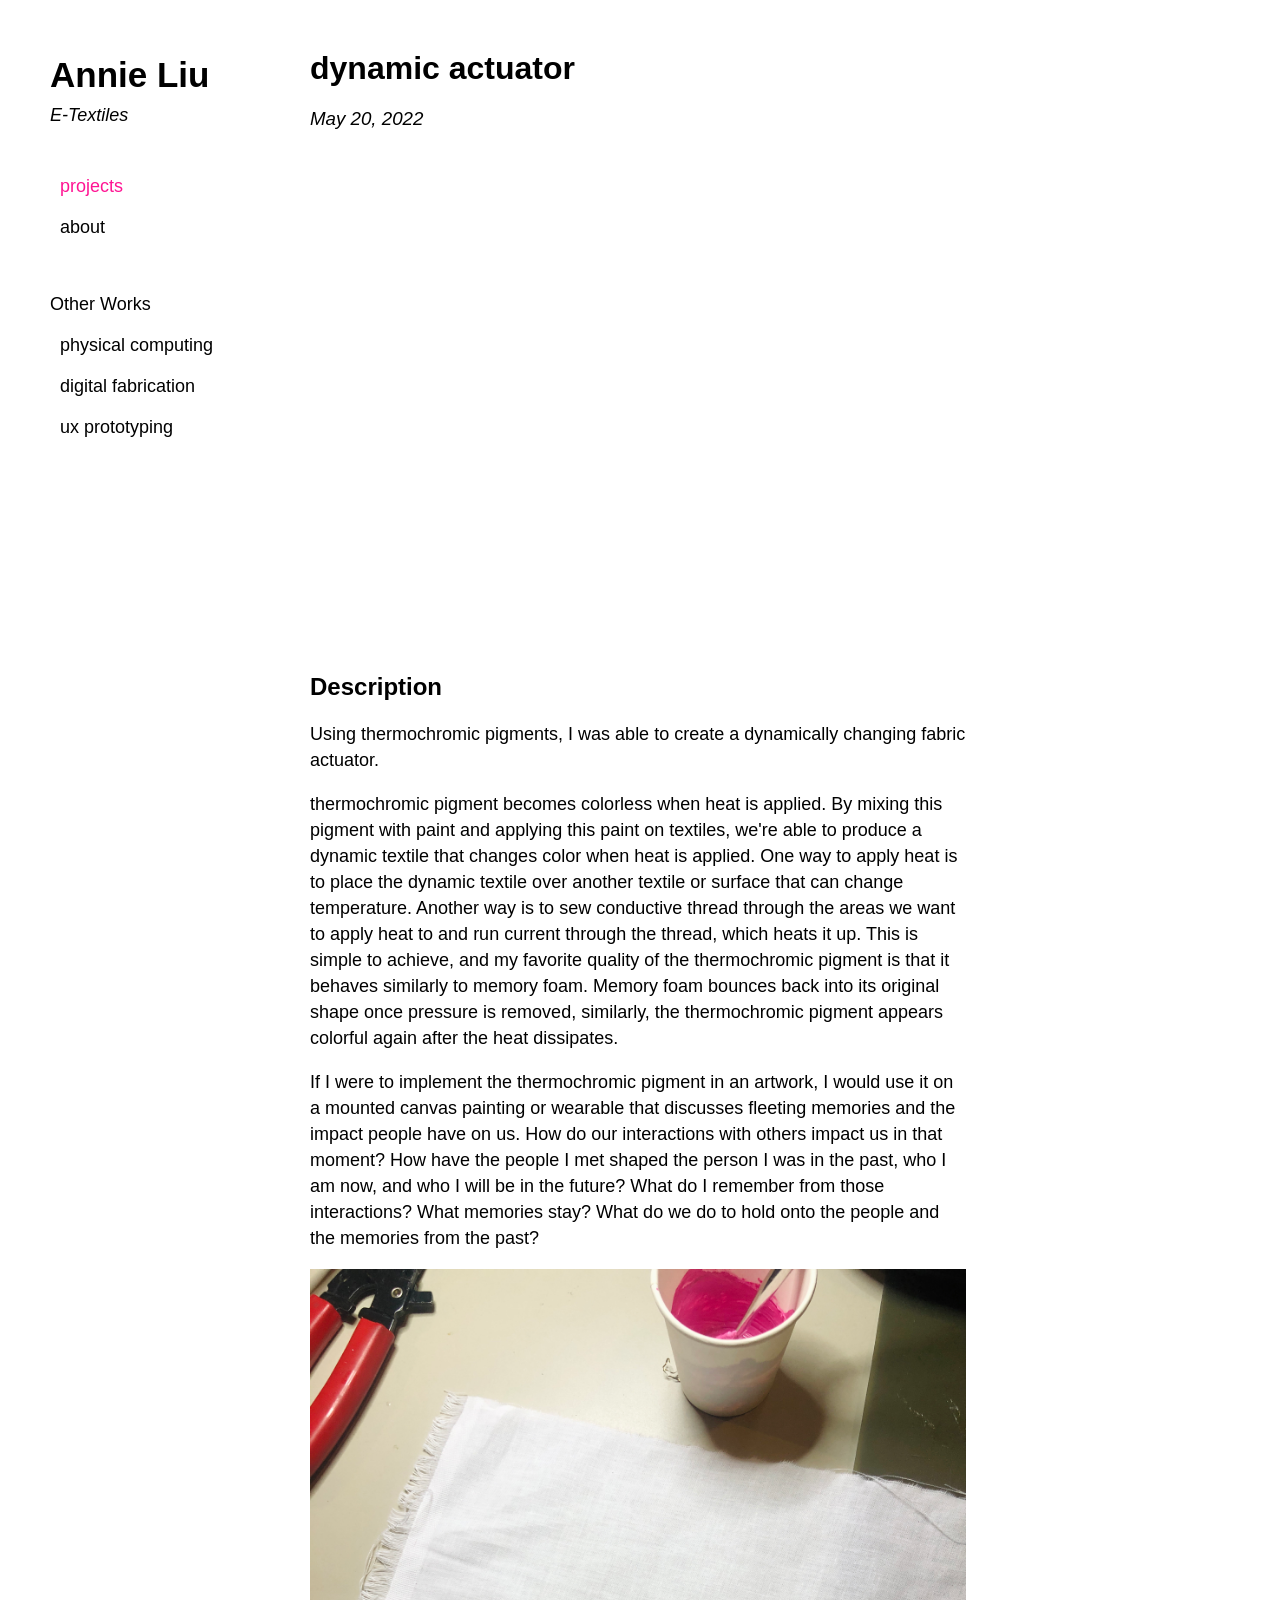
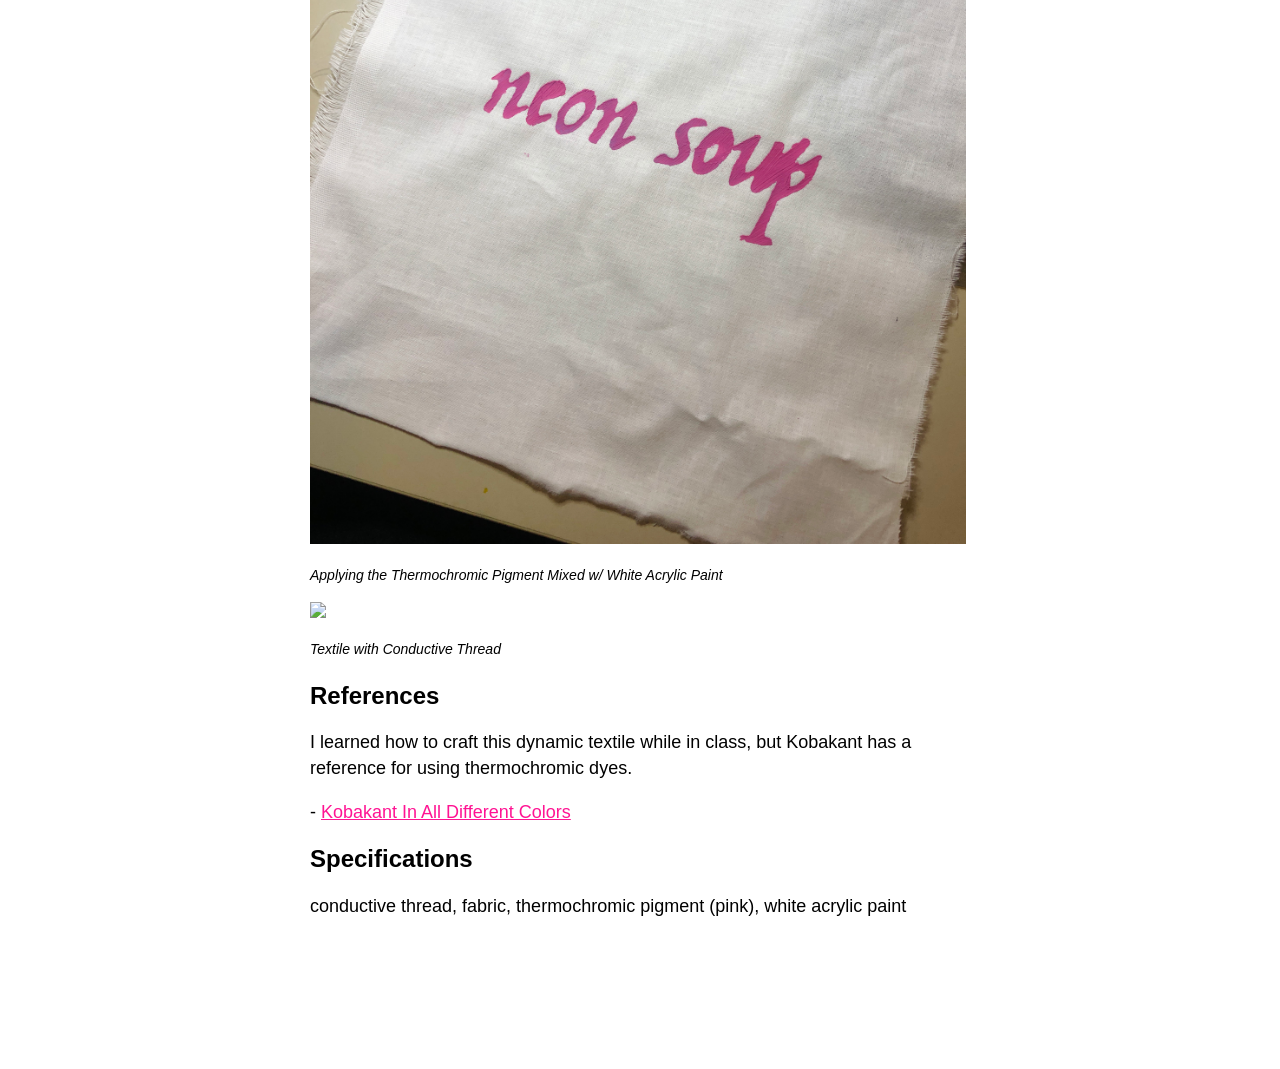
==== dynamic_actuator.html @ 25241253 "dynmaic textile" ====
<!DOCTYPE html>
<html>

<head>
    <meta charset="utf-8">
    <meta name="viewport" content="width=device-width, initial-scale=1.0">
    <link href="style.css" media="screen" rel="stylesheet" type="text/css" />
    <link rel="stylesheet" href="https://use.typekit.net/upt8ghq.css">
    <title>dynamic actuator</title>
</head>

<body>

    <div class="sidebar">
        <b>Annie Liu</b>
        <c>E-Textiles</c>
        <a class="active" href="index.html">projects</a>
        <a href="about.html">about</a>
        <br>
        <br>
        <d>Other Works</d>
        <a href="https://liuannie.github.io/">physical computing</a>
        <a href="https://liuannie.github.io/hcde533/">digital fabrication</a>
        <a href="https://liuannie.github.io/hcde451/">ux prototyping</a>
    </div>

    <div class="content" style="padding-left: 20px">
        <h1 style="padding-top: 10px">dynamic actuator</h1>
        <h3 style="font-style: italic; font-weight: lighter;">May 20, 2022</h3> <!-- DATE POSTED-->
        <iframe width="80%" height="500px" src="https://youtu.be/-s6qBpg8yvM" title="YouTube video player" frameborder="0" allow="accelerometer; autoplay; clipboard-write; encrypted-media; gyroscope; picture-in-picture" allowfullscreen></iframe>

        <h2>Description</h2>
        <p style="width: 80%">
            Using thermochromic pigments, I was able to create a dynamically changing fabric actuator.
        
        </p>

        <p style="width: 80%">
            thermochromic pigment becomes colorless when heat is applied. By mixing this pigment with paint and applying this 
            paint on textiles, we're able to produce a dynamic textile that changes color when heat is applied. One way to apply heat is to place 
            the dynamic textile over another textile or surface that can change temperature. Another way is to sew conductive thread through 
            the areas we want to apply heat to and run current through the thread, which heats it up. This is simple to achieve, and 
            my favorite quality of the thermochromic pigment is that it behaves similarly to memory foam. Memory foam bounces back into its 
            original shape once pressure is removed, similarly, the thermochromic pigment appears colorful again after the heat dissipates. 
        </p>

        <p style="width: 80%">
            If I were to implement the thermochromic pigment in an artwork, I would use it on a mounted canvas painting or wearable that discusses 
            fleeting memories and the impact people have on us. How do our interactions with others impact us in that moment? How have the people I met shaped
            the person I was in the past, who I am now, and who I will be in the future? What do I remember from those interactions? What memories stay? What do 
            we do to hold onto the people and the memories from the past?
        </p>

        <img src="A4-Dynamic_Actuator/neon_soup_application.jpg" width=80%>
        <p style="width: 80%;font-style: italic; font-size: 14px"> <!-- CAPTION -->
            Applying the Thermochromic Pigment Mixed w/ White Acrylic Paint
        </p>

        <img src="A4-Dynamic_Actuator/neon_soup_thread.jpg" width=80%>
        <p style="width: 80%;font-style: italic; font-size: 14px"> <!-- CAPTION -->
            Textile with Conductive Thread
        </p>
 
        <h2>References</h2>
        <p style="width: 80%">
            I learned how to craft this dynamic textile while in class, but Kobakant has a reference for using thermochromic dyes.
        </p>

        <p style="width: 80%">
            - 
            <a target="_blank" href="https://www.kobakant.at/DIY/?p=6755" style="color: deeppink">
                Kobakant In All Different Colors
            </a>
            <br>
        </p>

        <h2>Specifications</h2>
        <p style="width: 80%">
            conductive thread, fabric, thermochromic pigment (pink), white acrylic paint
        </p>

    </div>


</body>

</html>
---- style.css ----
body {
    margin: 0;
    margin-top: 20px;
    font-family: Arboria, sans-serif;
}

.sidebar {
    margin: 0;
    padding: 0;
    padding-left: 10px;
    width: 260px;
    background-color: white;
    position: fixed;
    height: 100%;
    overflow: auto;
}

.sidebar a {
    display: block;
    margin-left: 40px;
    font-size: 18px;
    font-weight: 450;
    color: black;
    padding: 10px;
    text-decoration: none;
}

.sidebar a.active {
    color: deeppink;
}

.sidebar b {
    display: block;
    margin-top: 15px;
    margin-left: 40px;
    font-size: 35px;
    color: black;
    font-family: Arboria, sans-serif;
}

.sidebar c {
    display: block;
    font-size: 18px;
    font-family: Arboria, sans-serif;
    margin-left: 40px;
    margin-top: 10px;
    margin-bottom: 40px;
    font-style: italic;
}

.sidebar d {
    display: block;
    font-size: 18px;
    font-family: Arboria, sans-serif;
    margin-left: 40px;
    margin-top: 10px;
    margin-bottom: 10px;
    font-style: normal;
}

.sidebar a:hover:not(.active) {
    color: #adb5bd;
}

.assignment {
    font-size: 16px;
    font-family: Arboria, sans-serif;
    padding: 0 20px 0 20px;
    width: 800px;
    overflow: hidden;
    padding-bottom: 30px;
}

.assignment:hover {
    overflow: auto
}

.assignment a {
    color: #000;
    text-decoration: none;
}

.assignment a:hover {
    background: deeppink;
    color: deeppink;
    text-decoration: none;
}

.assignment img {
    width: 100%;
    height: 450px;
    object-fit: cover;
    padding-bottom: 5px;
}

img {
    object-fit: cover;
}

div.content {
    margin-top: 40px;
    margin-left: 290px;
    margin-right: 150px;
    margin-bottom: 150px;
    background-color: white;

}

table, th, td {
  border: 1px solid black;
  border-collapse: collapse;
}
th, td {
  padding: 15px;
}

@media screen and (max-width: 700px) {
    .sidebar {
        width: 100%;
        height: auto;
        position: relative;
    }

    .sidebar a {
        float: left;
    }

    div.content {
        margin-left: 0;
    }
}

@media screen and (max-width: 400px) {
    .sidebar a {
        text-align: center;
        float: none;
    }

    div.content {
        margin-right: 0;
    }
}


p {
    font-size: 18px;
    line-height: 26px;
}
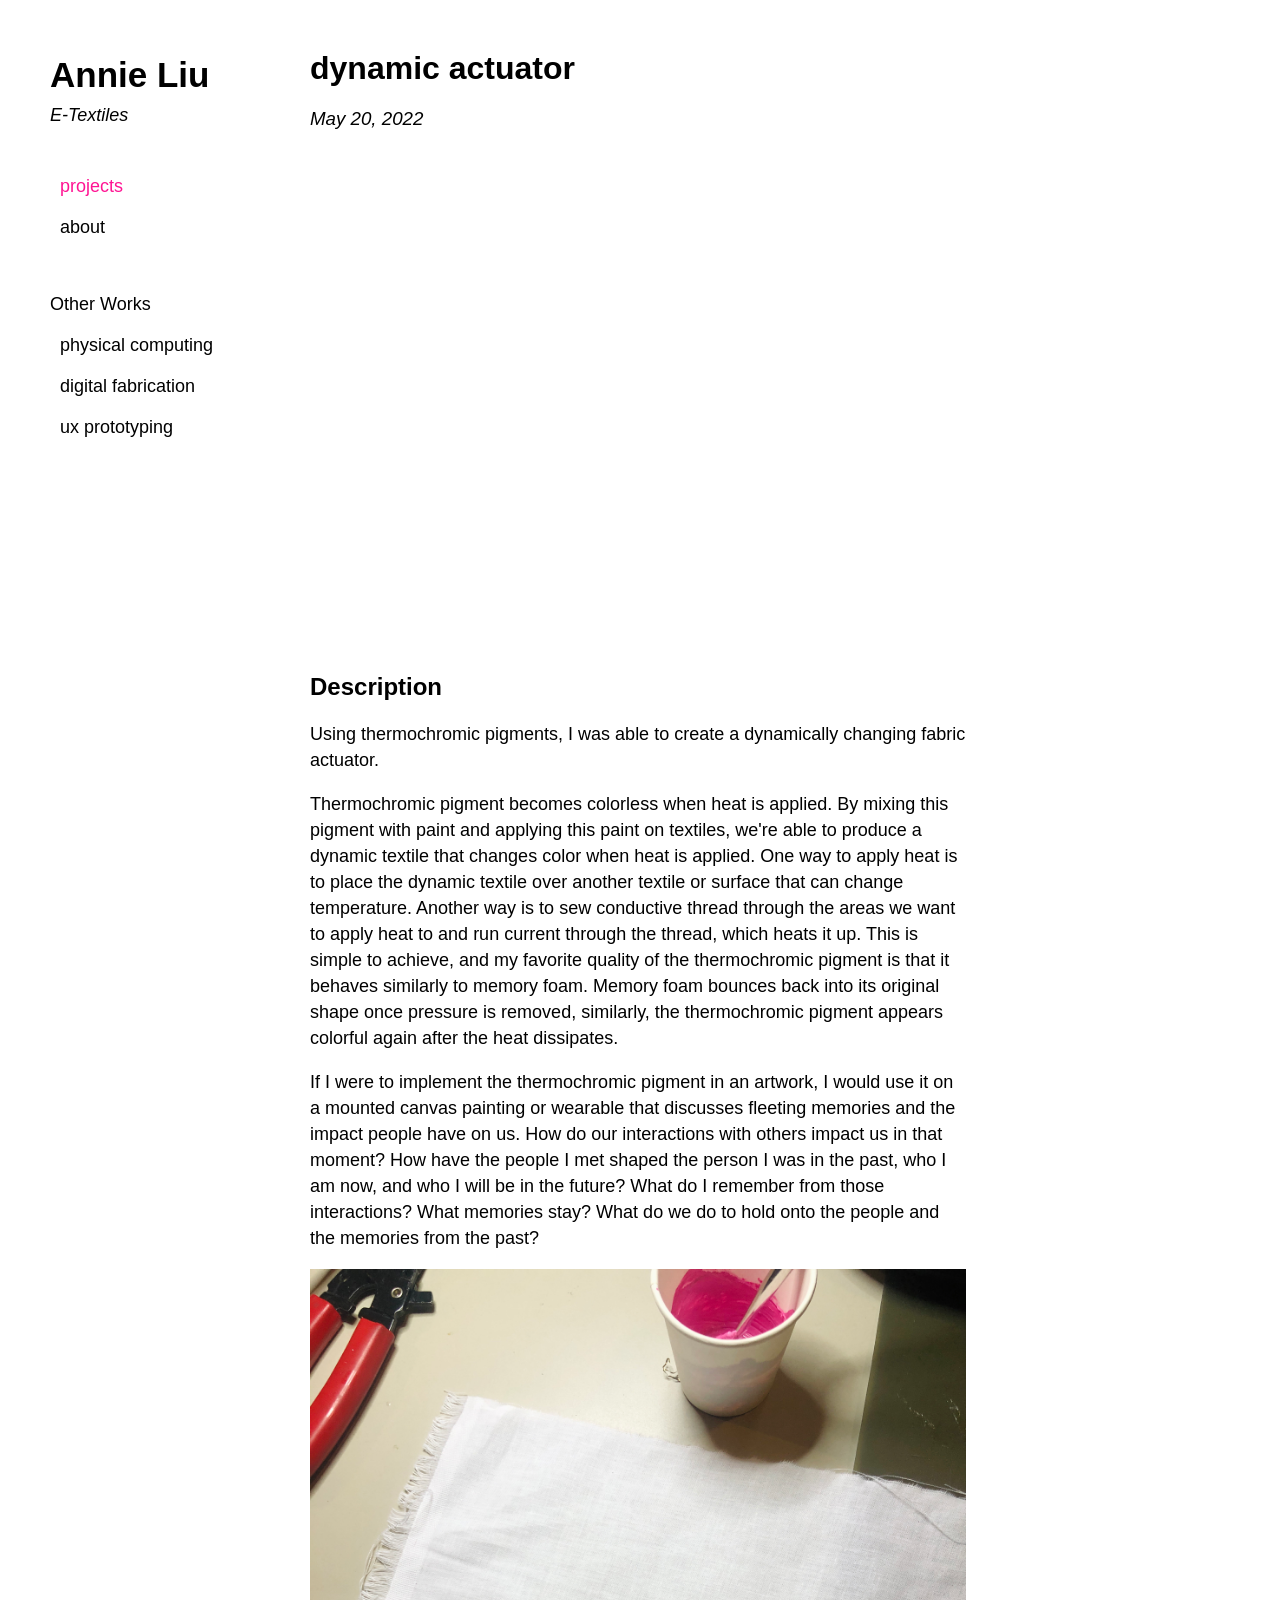
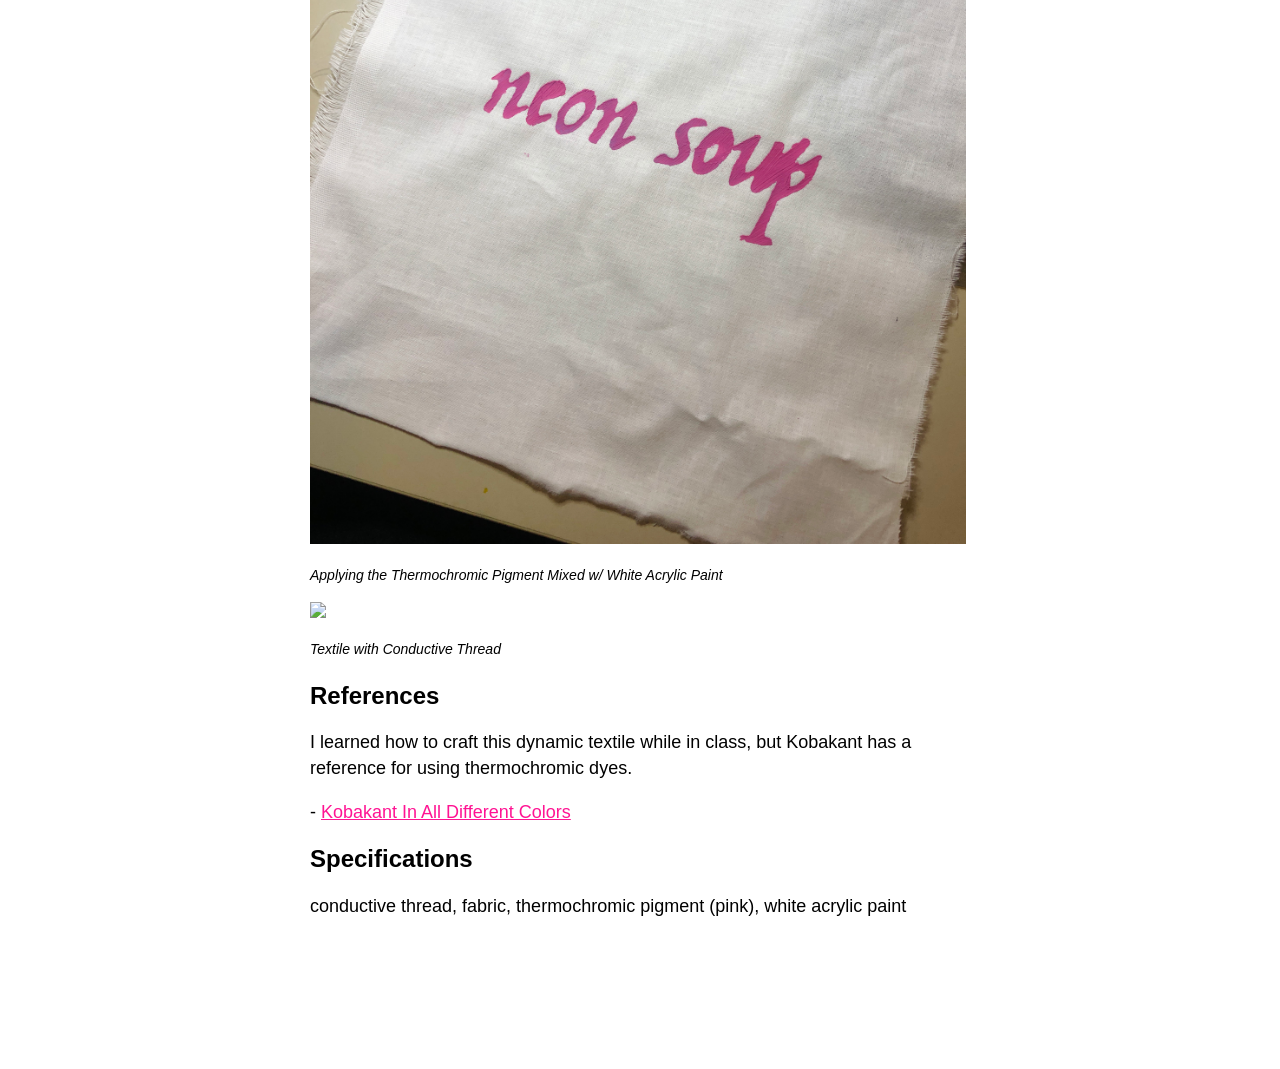
==== commit 64848ff7: "capital letter" ====
--- a/dynamic_actuator.html
+++ b/dynamic_actuator.html
@@ -27,47 +27,62 @@
     <div class="content" style="padding-left: 20px">
         <h1 style="padding-top: 10px">dynamic actuator</h1>
         <h3 style="font-style: italic; font-weight: lighter;">May 20, 2022</h3> <!-- DATE POSTED-->
-        <iframe width="80%" height="500px" src="https://youtu.be/-s6qBpg8yvM" title="YouTube video player" frameborder="0" allow="accelerometer; autoplay; clipboard-write; encrypted-media; gyroscope; picture-in-picture" allowfullscreen></iframe>
+        <iframe width="80%" height="500px" src="https://www.youtube.com/embed/-s6qBpg8yvM" title="YouTube video player"
+            frameborder="0"
+            allow="accelerometer; autoplay; clipboard-write; encrypted-media; gyroscope; picture-in-picture"
+            allowfullscreen></iframe>
 
         <h2>Description</h2>
         <p style="width: 80%">
             Using thermochromic pigments, I was able to create a dynamically changing fabric actuator.
-        
+
         </p>
 
         <p style="width: 80%">
-            thermochromic pigment becomes colorless when heat is applied. By mixing this pigment with paint and applying this 
-            paint on textiles, we're able to produce a dynamic textile that changes color when heat is applied. One way to apply heat is to place 
-            the dynamic textile over another textile or surface that can change temperature. Another way is to sew conductive thread through 
-            the areas we want to apply heat to and run current through the thread, which heats it up. This is simple to achieve, and 
-            my favorite quality of the thermochromic pigment is that it behaves similarly to memory foam. Memory foam bounces back into its 
-            original shape once pressure is removed, similarly, the thermochromic pigment appears colorful again after the heat dissipates. 
+            Thermochromic pigment becomes colorless when heat is applied. By mixing this pigment with paint and applying
+            this
+            paint on textiles, we're able to produce a dynamic textile that changes color when heat is applied. One way
+            to apply heat is to place
+            the dynamic textile over another textile or surface that can change temperature. Another way is to sew
+            conductive thread through
+            the areas we want to apply heat to and run current through the thread, which heats it up. This is simple to
+            achieve, and
+            my favorite quality of the thermochromic pigment is that it behaves similarly to memory foam. Memory foam
+            bounces back into its
+            original shape once pressure is removed, similarly, the thermochromic pigment appears colorful again after
+            the heat dissipates.
         </p>
 
         <p style="width: 80%">
-            If I were to implement the thermochromic pigment in an artwork, I would use it on a mounted canvas painting or wearable that discusses 
-            fleeting memories and the impact people have on us. How do our interactions with others impact us in that moment? How have the people I met shaped
-            the person I was in the past, who I am now, and who I will be in the future? What do I remember from those interactions? What memories stay? What do 
+            If I were to implement the thermochromic pigment in an artwork, I would use it on a mounted canvas painting
+            or wearable that discusses
+            fleeting memories and the impact people have on us. How do our interactions with others impact us in that
+            moment? How have the people I met shaped
+            the person I was in the past, who I am now, and who I will be in the future? What do I remember from those
+            interactions? What memories stay? What do
             we do to hold onto the people and the memories from the past?
         </p>
 
         <img src="A4-Dynamic_Actuator/neon_soup_application.jpg" width=80%>
-        <p style="width: 80%;font-style: italic; font-size: 14px"> <!-- CAPTION -->
+        <p style="width: 80%;font-style: italic; font-size: 14px">
+            <!-- CAPTION -->
             Applying the Thermochromic Pigment Mixed w/ White Acrylic Paint
         </p>
 
         <img src="A4-Dynamic_Actuator/neon_soup_thread.jpg" width=80%>
-        <p style="width: 80%;font-style: italic; font-size: 14px"> <!-- CAPTION -->
+        <p style="width: 80%;font-style: italic; font-size: 14px">
+            <!-- CAPTION -->
             Textile with Conductive Thread
         </p>
- 
+
         <h2>References</h2>
         <p style="width: 80%">
-            I learned how to craft this dynamic textile while in class, but Kobakant has a reference for using thermochromic dyes.
+            I learned how to craft this dynamic textile while in class, but Kobakant has a reference for using
+            thermochromic dyes.
         </p>
 
         <p style="width: 80%">
-            - 
+            -
             <a target="_blank" href="https://www.kobakant.at/DIY/?p=6755" style="color: deeppink">
                 Kobakant In All Different Colors
             </a>
